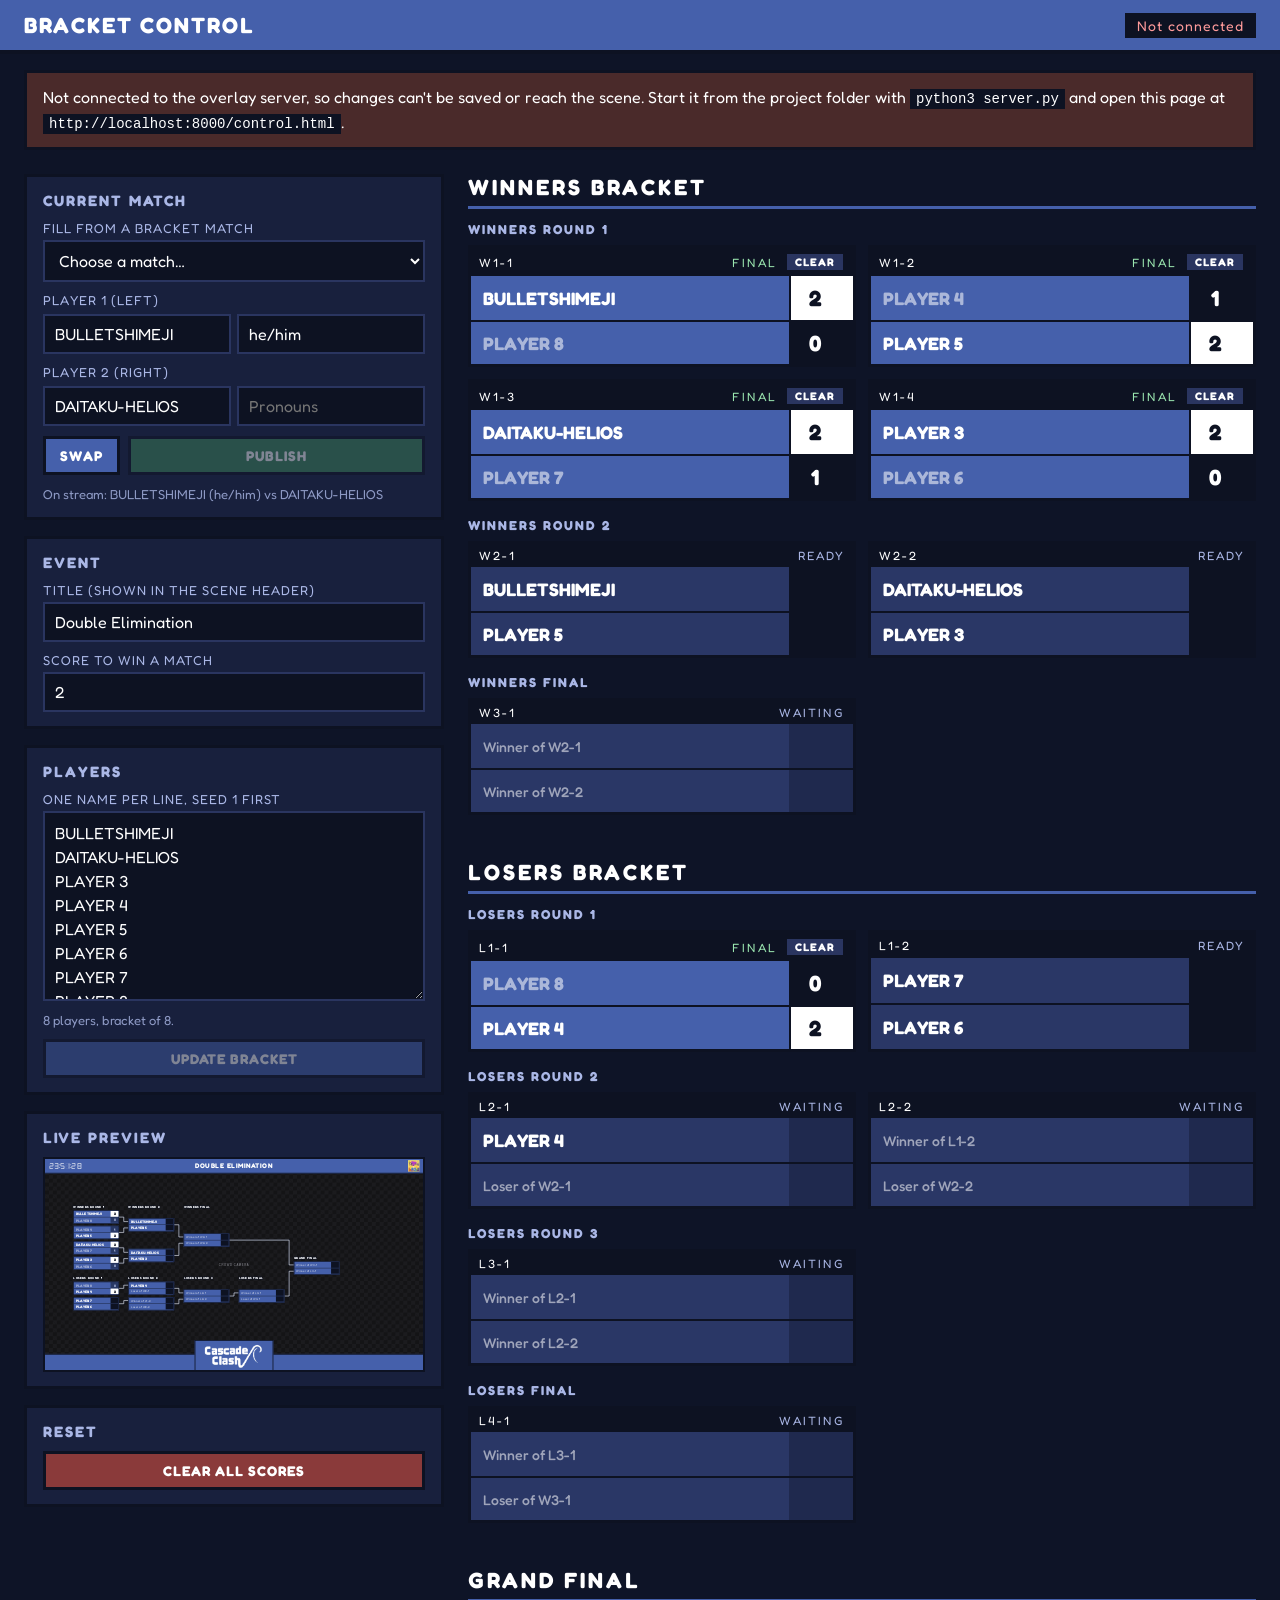
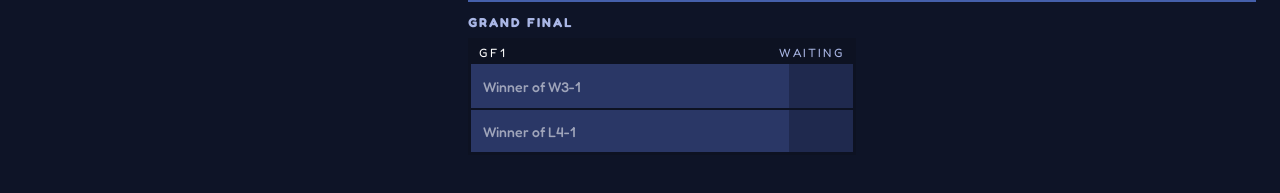
==== src/control.html @ c2fd0ffc "Initial commit" ====
<!doctype html>
<html lang="en">
<head>
  <meta charset="utf-8">
  <meta name="viewport" content="width=device-width, initial-scale=1">
  <title>Cascade Clash · Control Panel</title>
  <link rel="stylesheet" href="theme.css">
  <style>
    /* This is an operator page, not a stream scene: it scrolls and has a solid background. */
    html, body { height: auto; min-height: 100%; overflow: auto; background: #0e1427; }
    body { font-family: var(--font-display); font-size: 16px; }
    h1, h2, h3 { margin: 0; font-weight: 700; }

    .topbar {
      position: sticky;
      top: 0;
      z-index: 5;
      display: flex;
      align-items: center;
      gap: 16px;
      padding: 12px 24px;
      background: var(--panel);
      border-bottom: var(--outline-width) solid var(--outline);
    }
    .topbar h1 { font-size: 22px; letter-spacing: 2px; text-transform: uppercase; }
    .status { margin-left: auto; padding: 4px 12px; background: var(--outline); font-size: 14px; letter-spacing: 1px; }
    .status.is-ok { color: #9be7b0; }
    .status.is-saving { color: #ffe08a; }
    .status.is-error { color: #ff9b9b; }

    .unlock { margin: 24px; padding: 16px 20px; max-width: 420px; background: #18203d; border: 3px solid var(--outline); display: grid; gap: 10px; }
    .unlock h2 { font-size: 15px; letter-spacing: 2px; text-transform: uppercase; color: #aab7e6; }
    .unlock[hidden] { display: none; }
    .topbar button { padding: 3px 10px; font-size: 12px; }
    .notice { margin: 16px 24px 0; padding: 12px 16px; background: #4a2a2a; border: 3px solid var(--outline); line-height: 1.5; }
    .notice code { background: var(--outline); padding: 2px 6px; font-size: 14px; }

    .layout { display: grid; grid-template-columns: minmax(320px, 420px) 1fr; gap: 24px; padding: 24px; align-items: start; }
    @media (max-width: 900px) { .layout { grid-template-columns: 1fr; } }
    .side { display: grid; gap: 16px; position: sticky; top: 72px; }
    @media (max-width: 900px) { .side { position: static; } }

    .card { background: #18203d; border: 3px solid var(--outline); padding: 14px 16px; display: grid; gap: 10px; }
    .card h2 { font-size: 15px; letter-spacing: 2px; text-transform: uppercase; color: #aab7e6; }
    label.field { display: grid; gap: 4px; font-size: 13px; color: #aab7e6; letter-spacing: 1px; text-transform: uppercase; }
    input[type="text"], input[type="number"], textarea, select {
      font: inherit;
      font-size: 16px;
      color: var(--paper);
      background: var(--outline);
      border: 2px solid #2a3560;
      padding: 8px 10px;
      width: 100%;
    }
    input:focus, textarea:focus, select:focus, button:focus-visible { outline: 3px solid #8fb0ff; outline-offset: 0; }
    textarea { min-height: 190px; resize: vertical; line-height: 1.5; }
    .hint { font-size: 13px; color: #8d99c4; line-height: 1.4; }
    .hint.is-warning { color: #ffb3b3; }
    button {
      font: inherit;
      font-size: 14px;
      font-weight: 700;
      letter-spacing: 1px;
      text-transform: uppercase;
      color: var(--paper);
      background: var(--panel);
      border: 3px solid var(--outline);
      padding: 8px 14px;
      cursor: pointer;
    }
    button:hover:not(:disabled) { filter: brightness(1.15); }
    button:disabled { opacity: 0.45; cursor: default; }
    button.danger { background: #8a3a3a; }

    .player-fields { display: grid; gap: 10px; }
    .pf { display: grid; grid-template-columns: 1fr 1fr; gap: 6px; }
    .pf-title { grid-column: 1 / -1; font-size: 13px; letter-spacing: 1px; text-transform: uppercase; color: #aab7e6; }
    .button-row { display: flex; gap: 8px; }
    .button-row .primary { flex: 1; background: #3f8a5a; }
    .preview-frame { position: relative; aspect-ratio: 16 / 9; overflow: hidden; background: #000; border: 2px solid var(--outline); }
    .preview-frame iframe { position: absolute; top: 0; left: 0; width: 1920px; height: 1080px; border: 0; transform-origin: 0 0; }

    .matches { display: grid; gap: 28px; }
    .group > h2 { font-size: 22px; letter-spacing: 3px; text-transform: uppercase; margin-bottom: 12px; padding-bottom: 6px; border-bottom: 3px solid var(--panel); }
    .round { margin-bottom: 16px; }
    .round > h3 { font-size: 13px; letter-spacing: 2px; text-transform: uppercase; color: #aab7e6; margin-bottom: 8px; }
    .cards { display: grid; grid-template-columns: repeat(auto-fill, minmax(260px, 1fr)); gap: 12px; }

    .match-card { background: var(--panel); border: 3px solid var(--outline); display: grid; }
    .match-card.is-waiting { background: #2a3766; }
    .match-head { display: flex; align-items: center; gap: 8px; padding: 4px 8px; background: var(--outline); font-size: 12px; letter-spacing: 2px; text-transform: uppercase; }
    .match-state { margin-left: auto; color: #aab7e6; }
    .match-card.is-final .match-state { color: #9be7b0; }
    .match-card.is-live .match-state { color: #ffe08a; }
    .match-head button { padding: 1px 8px; font-size: 11px; border-width: 2px; background: #2a3560; }
    .row { display: flex; align-items: stretch; min-height: 44px; border-top: 2px solid var(--outline); }
    .row:first-of-type { border-top: 0; }
    .row-name { flex: 1; min-width: 0; padding: 0 12px; display: flex; align-items: center; font-size: 18px; font-weight: 700; overflow: hidden; text-overflow: ellipsis; white-space: nowrap; }
    .row.is-tbd .row-name { color: rgba(255, 255, 255, 0.55); font-size: 14px; font-weight: 500; }
    .row.is-loser .row-name { opacity: 0.55; }
    .row.is-winner input.score-input { background: var(--paper); color: var(--outline); }
    .row input.score-input { width: 64px; flex: none; border: 0; border-left: 2px solid var(--outline); text-align: center; font-size: 22px; font-weight: 700; padding: 0; }
    .row input.score-input:disabled { opacity: 0.35; }
  </style>
</head>
<body>
  <header class="topbar">
    <h1>Bracket control</h1>
    <span class="status" id="status" role="status">Connecting…</span>
    <button id="lockButton" type="button" hidden>Lock</button>
  </header>
  <form class="unlock" id="unlock" hidden>
    <h2>Password needed</h2>
    <div class="hint" id="unlockHint">Enter the control password to change the bracket.</div>
    <input type="password" id="password" autocomplete="current-password" aria-label="Control password">
    <button type="submit">Unlock</button>
  </form>
  <div class="notice" id="offline" hidden>
    Not connected to the overlay server, so changes can't be saved or reach the scene. Start it from the project folder with
    <code>python3 server.py</code> and open this page at <code>http://localhost:8000/control.html</code>.
  </div>

  <div class="layout" id="layout">
    <section class="side">
      <div class="card">
        <h2>Current match</h2>
        <label class="field">Fill from a bracket match
          <select id="fillMatch"><option value="">Choose a match…</option></select>
        </label>
        <div class="player-fields">
          <div class="pf">
            <span class="pf-title">Player 1 (left)</span>
            <input type="text" id="p1Name" list="bracketPlayers" placeholder="Name" maxlength="64" autocomplete="off" aria-label="Player 1 name">
            <input type="text" id="p1Pronouns" placeholder="Pronouns" maxlength="32" autocomplete="off" aria-label="Player 1 pronouns">
          </div>
          <div class="pf">
            <span class="pf-title">Player 2 (right)</span>
            <input type="text" id="p2Name" list="bracketPlayers" placeholder="Name" maxlength="64" autocomplete="off" aria-label="Player 2 name">
            <input type="text" id="p2Pronouns" placeholder="Pronouns" maxlength="32" autocomplete="off" aria-label="Player 2 pronouns">
          </div>
        </div>
        <datalist id="bracketPlayers"></datalist>
        <div class="button-row">
          <button id="swapPlayers" type="button">Swap</button>
          <button id="applyCurrent" class="primary" type="button" disabled>Publish</button>
        </div>
        <div class="hint" id="onStream"></div>
      </div>

      <div class="card">
        <h2>Event</h2>
        <label class="field">Title (shown in the scene header)
          <input type="text" id="title" maxlength="80" autocomplete="off">
        </label>
        <label class="field">Score to win a match
          <input type="number" id="firstTo" min="1" max="99" placeholder="Blank: higher score wins">
        </label>
      </div>

      <div class="card">
        <h2>Players</h2>
        <label class="field">One name per line, seed 1 first
          <textarea id="players" spellcheck="false"></textarea>
        </label>
        <div class="hint" id="playersHint"></div>
        <button id="applyPlayers" type="button" disabled>Update bracket</button>
      </div>

      <div class="card">
        <h2>Live preview</h2>
        <div class="preview-frame" id="previewFrame"><iframe src="bracket.html?preview=1" title="Bracket scene preview"></iframe></div>
      </div>

      <div class="card">
        <h2>Reset</h2>
        <button id="resetScores" class="danger" type="button">Clear all scores</button>
      </div>
    </section>

    <section class="matches" id="matches" aria-label="Matches"></section>
  </div>

  <script src="state.js"></script>
  <script src="bracket.js"></script>
  <script>
    let state = normalizeState(DEFAULT_STATE);
    let bracket = buildBracket(state.players.length);
    let connected = false;
    let authRequired = false;

    const $ = (id) => document.getElementById(id);
    const make = (tag, className, text) => {
      const node = document.createElement(tag);
      if (className) node.className = className;
      if (text !== undefined) node.textContent = text;
      return node;
    };

    // ------------------------------------------------------------ saving

    function setStatus(kind, text) {
      const status = $("status");
      status.className = `status is-${kind}`;
      status.textContent = text;
    }

    let saveTimer = null;
    function queueSave() {
      setStatus("saving", "Saving…");
      clearTimeout(saveTimer);
      saveTimer = setTimeout(async () => {
        const result = await saveState(state);
        if (result === 401) {
          lock("The saved password was rejected. Enter it again.");
          return;
        }
        const ok = result >= 200 && result < 300;
        connected = result !== 0;
        $("offline").hidden = connected;
        setStatus(ok ? "ok" : "error", ok ? `Saved ${new Date().toLocaleTimeString()}` : "Not saved");
      }, 250);
    }

    // ------------------------------------------------------------ matches

    function roundName(match, lbColumn) {
      if (match.bracket === "W") return match.round === bracket.k ? "Winners Final" : `Winners Round ${match.round}`;
      if (match.bracket === "L") return match.round === bracket.lbRounds ? "Losers Final" : `Losers Round ${lbColumn}`;
      return match.id === "GF1" ? "Grand Final" : "Bracket Reset";
    }

    function scoreValue(value) {
      const n = Math.floor(Number(value));
      return Number.isFinite(n) ? Math.min(Math.max(n, 0), 99) : 0;
    }

    function matchCard(match, s) {
      const card = make("div", "match-card");
      card.dataset.match = match.id;
      const ready = s.a.kind === "player" && s.b.kind === "player";
      const entered = state.results[match.id];
      const decided = s.winner.kind === "player";
      card.classList.add(decided ? "is-final" : entered ? "is-live" : "is-waiting");

      const head = make("div", "match-head");
      head.append(make("span", "match-id", match.id), make("span", "match-state", decided ? "Final" : entered ? "Live" : ready ? "Ready" : "Waiting"));
      if (entered) {
        const clear = make("button", "", "Clear");
        clear.type = "button";
        clear.addEventListener("click", () => { delete state.results[match.id]; update(); });
        head.append(clear);
      }
      card.append(head);

      [[s.a, 0], [s.b, 1]].forEach(([player, row]) => {
        const line = make("label", "row");
        if (player.kind === "tbd") line.classList.add("is-tbd");
        if (s.winner === player) line.classList.add("is-winner");
        else if (s.loser === player && decided) line.classList.add("is-loser");
        const input = make("input", "score-input");
        input.type = "number";
        input.min = "0";
        input.max = "99";
        input.inputMode = "numeric";
        input.disabled = !ready;
        input.value = entered ? entered[row] : "";
        input.dataset.key = `${match.id}:${row}`;
        input.setAttribute("aria-label", `${match.id} score for ${player.kind === "player" ? player.name : "waiting slot"}`);
        input.addEventListener("input", () => {
          const [a, b] = card.querySelectorAll("input");
          if (a.value === "" && b.value === "") delete state.results[match.id];
          else state.results[match.id] = [scoreValue(a.value), scoreValue(b.value)];
          update();
        });
        line.append(make("span", "row-name", player.kind === "player" ? player.name : player.label), input);
        card.append(line);
      });
      return card;
    }

    function renderMatches() {
      const focusKey = document.activeElement?.dataset?.key;
      const { state: matchState } = evaluateBracket(bracket, state.players, state.results, state.firstTo);
      const shown = bracket.matches.filter((m) => !matchState[m.id].bye && !matchState[m.id].inactive);

      const groups = [["W", "Winners bracket"], ["L", "Losers bracket"], ["G", "Grand final"]];
      const host = $("matches");
      host.replaceChildren();
      for (const [key, title] of groups) {
        const inGroup = shown.filter((m) => m.bracket === key);
        if (!inGroup.length) continue;
        const group = make("div", "group");
        group.append(make("h2", "", title));
        const roundKey = (m) => (m.bracket === "G" ? m.id : m.round);
        const rounds = [...new Set(inGroup.map(roundKey))];
        rounds.forEach((round, index) => {
          const matches = inGroup.filter((m) => roundKey(m) === round);
          const section = make("div", "round");
          section.append(make("h3", "", roundName(matches[0], index + 1)));
          const cards = make("div", "cards");
          matches.forEach((m) => cards.append(matchCard(m, matchState[m.id])));
          section.append(cards);
          group.append(section);
        });
        host.append(group);
      }
      if (focusKey) document.querySelector(`[data-key="${focusKey}"]`)?.focus();
      refreshFillOptions(shown, matchState);
    }

    // ------------------------------------------------------------ current match (names + pronouns on the main overlay)

    const sides = ["p1", "p2"];
    const nameField = (side) => $(`${side}Name`);
    const pronounsField = (side) => $(`${side}Pronouns`);
    const formCurrent = () => Object.fromEntries(sides.map((side) => [side, {
      name: nameField(side).value.trim(),
      pronouns: pronounsField(side).value.trim(),
    }]));
    const sameName = (a, b) => a.toLowerCase() === b.toLowerCase();
    const rememberedKey = (name) => Object.keys(state.pronounsByName).find((key) => sameName(key, name));
    const rememberedPronouns = (name) => state.pronounsByName[rememberedKey(name)] ?? "";

    function refreshCurrent() {
      const now = state.current;
      $("applyCurrent").disabled = JSON.stringify(formCurrent()) === JSON.stringify(now);
      const label = (side) => (now[side].name ? `${now[side].name}${now[side].pronouns ? ` (${now[side].pronouns})` : ""}` : "nobody");
      $("onStream").textContent = `On stream: ${label("p1")} vs ${label("p2")}`;
    }

    function refreshPlayerList() {
      $("bracketPlayers").replaceChildren(...state.players.map((name) => {
        const option = document.createElement("option");
        option.value = name;
        return option;
      }));
    }

    function refreshFillOptions(shown, matchState) {
      const select = $("fillMatch");
      const open = shown.filter((m) => {
        const s = matchState[m.id];
        return s.a.kind === "player" && s.b.kind === "player" && s.winner.kind !== "player";
      });
      select.replaceChildren(...[["", open.length ? "Choose a match…" : "No matches ready"], ...open.map((m) => {
        const s = matchState[m.id];
        return [m.id, `${m.id} · ${s.a.name} vs ${s.b.name}`];
      })].map(([value, text]) => {
        const option = document.createElement("option");
        option.value = value;
        option.textContent = text;
        return option;
      }));
    }

    sides.forEach((side) => {
      nameField(side).addEventListener("input", refreshCurrent);
      pronounsField(side).addEventListener("input", refreshCurrent);
      // A different name means a different person: use the pronouns remembered for them (or none).
      nameField(side).addEventListener("change", () => {
        pronounsField(side).value = rememberedPronouns(nameField(side).value.trim());
        refreshCurrent();
      });
      [nameField(side), pronounsField(side)].forEach((field) => field.addEventListener("keydown", (event) => {
        if (event.key === "Enter" && !$("applyCurrent").disabled) $("applyCurrent").click();
      }));
    });

    $("fillMatch").addEventListener("change", () => {
      const id = $("fillMatch").value;
      if (!id) return;
      const { state: matchState } = evaluateBracket(bracket, state.players, state.results, state.firstTo);
      const s = matchState[id];
      [[sides[0], s.a], [sides[1], s.b]].forEach(([side, player]) => {
        nameField(side).value = player.name;
        pronounsField(side).value = rememberedPronouns(player.name);
      });
      $("fillMatch").value = "";
      refreshCurrent();
    });

    $("swapPlayers").addEventListener("click", () => {
      [nameField("p1").value, nameField("p2").value] = [nameField("p2").value, nameField("p1").value];
      [pronounsField("p1").value, pronounsField("p2").value] = [pronounsField("p2").value, pronounsField("p1").value];
      refreshCurrent();
    });

    $("applyCurrent").addEventListener("click", () => {
      state.current = formCurrent();
      // Remember each player's pronouns (or forget them if cleared) for next time.
      sides.forEach((side) => {
        const { name, pronouns } = state.current[side];
        if (!name) return;
        delete state.pronounsByName[rememberedKey(name)];
        if (pronouns) state.pronounsByName[name] = pronouns;
      });
      refreshCurrent();
      queueSave();
    });

    // ------------------------------------------------------------ players + event settings

    const parsePlayers = () => $("players").value.split("\n").map((n) => n.trim()).filter(Boolean);

    function refreshPlayersHint() {
      const names = parsePlayers();
      const hint = $("playersHint");
      const same = JSON.stringify(names) === JSON.stringify(state.players);
      const tooFew = names.length < 2;
      hint.classList.toggle("is-warning", tooFew);
      if (tooFew) hint.textContent = "Need at least 2 players.";
      else {
        const size = 2 ** Math.ceil(Math.log2(names.length));
        hint.textContent = `${names.length} players, bracket of ${size}${size > names.length ? ` (${size - names.length} byes)` : ""}.`;
      }
      $("applyPlayers").disabled = tooFew || same;
    }

    $("players").addEventListener("input", refreshPlayersHint);
    $("applyPlayers").addEventListener("click", () => {
      const names = parsePlayers();
      if (names.length !== state.players.length && Object.keys(state.results).length) {
        if (!confirm("Changing the number of players changes the bracket and clears all scores. Continue?")) return;
        state.results = {};
      }
      state.players = names;
      bracket = buildBracket(names.length);
      refreshPlayerList();
      update();
    });

    $("title").addEventListener("input", () => { state.title = $("title").value; update(false); });
    $("firstTo").addEventListener("input", () => {
      const value = parseInt($("firstTo").value, 10);
      state.firstTo = Number.isInteger(value) && value > 0 ? Math.min(value, 99) : null;
      update();
    });
    $("resetScores").addEventListener("click", () => {
      if (!Object.keys(state.results).length || confirm("Clear every score and restart the bracket?")) {
        state.results = {};
        update();
      }
    });

    // ------------------------------------------------------------ password

    // Until the password is accepted, the panel can be seen but not used.
    function lock(message) {
      clearTimeout(saveTimer);
      $("layout").inert = true;
      $("unlock").hidden = false;
      $("unlockHint").textContent = message || "Enter the control password to change the bracket.";
      $("password").value = "";
      $("password").focus();
      setStatus("error", "Locked");
    }

    $("unlock").addEventListener("submit", async (event) => {
      event.preventDefault();
      const password = $("password").value;
      if (!password) return;
      $("unlockHint").textContent = "Checking…";
      if (await checkPassword(password)) {
        setControlPassword(password);
        $("layout").inert = false;
        $("unlock").hidden = true;
        setStatus("ok", "Unlocked");
      } else {
        $("unlockHint").textContent = "That password wasn't accepted.";
        $("password").value = "";
        $("password").focus();
      }
    });

    $("lockButton").addEventListener("click", () => {
      setControlPassword("");
      lock("Locked. Enter the password to continue.");
    });

    // ------------------------------------------------------------ glue

    function update(rerenderMatches = true) {
      if (rerenderMatches) renderMatches();
      refreshPlayersHint();
      queueSave();
    }

    function fillForm() {
      $("title").value = state.title;
      $("firstTo").value = state.firstTo ?? "";
      $("players").value = state.players.join("\n");
      sides.forEach((side) => {
        nameField(side).value = state.current[side].name;
        pronounsField(side).value = state.current[side].pronouns;
      });
      refreshPlayerList();
    }

    // Keep the live preview at 1920x1080 and scale it to the panel width.
    const frame = $("previewFrame");
    const fitPreview = () => { frame.firstElementChild.style.transform = `scale(${frame.clientWidth / 1920})`; };
    new ResizeObserver(fitPreview).observe(frame);
    fitPreview();

    (async function start() {
      let saved = null;
      try {
        const session = await (await fetch("api/session", { cache: "no-store" })).json();
        authRequired = !!session.authRequired;
      } catch {
        authRequired = false;
      }
      try {
        const response = await fetch("api/state", { cache: "no-store" });
        connected = response.ok; // 204 = server is up, nothing saved yet
        if (response.status === 200) saved = normalizeState(await response.json());
      } catch {
        connected = false;
      }
      if (saved) state = saved;
      bracket = buildBracket(Math.max(state.players.length, 2));
      fillForm();
      renderMatches();
      refreshPlayersHint();
      refreshCurrent();
      $("offline").hidden = connected;
      setStatus(connected ? "ok" : "error", connected ? (saved ? "Loaded saved state" : "Using the default bracket") : "Not connected");
      if (authRequired) {
        $("lockButton").hidden = false;
        if (!(controlPassword() && (await checkPassword(controlPassword())))) lock("");
      }
    })();
  </script>
</body>
</html>
---- src/theme.css ----
/* Shared look for every scene: fonts, colors, header clock/icon, footer logo panel and preview mode. */

@font-face {
  font-family: "DSEG7 Classic";
  src: url("fonts/DSEG7Classic-Regular.woff2") format("woff2");
  font-weight: 400;
  font-style: normal;
  font-display: swap;
}
@font-face {
  font-family: "Fredoka";
  src: url("fonts/Fredoka.ttf") format("truetype");
  font-weight: 300 700; /* variable font */
  font-style: normal;
  font-display: swap;
}
:root {
  --outline: #0d1222; /* borders and outlines */
  --panel: #4560ab;   /* body color of the panels */
  --outline-width: 4px;
  --paper: #fff;
  --font-display: "Fredoka", "Arial Rounded MT Bold", Arial, sans-serif;
  --bar-height: 90px;
  --header-logo-margin: 6px; /* gap above and below the header icon; it sits 3x this from the right edge */
  --logo-panel-width: 400px;
  --logo-panel-height: 160px;
}

* { box-sizing: border-box; }
html, body { margin: 0; width: 100%; height: 100%; overflow: hidden; background: transparent; }
body { color: var(--paper); font-family: Arial, Helvetica, sans-serif; }

/* Fixed broadcast coordinates. Preview mode alone scales the whole stage. */
.overlay { position: relative; width: 1920px; height: 1080px; transform-origin: top left; }

/* Clock at the left end of the header. Its height defines the header height. */
.system-clock {
  position: absolute;
  top: 0;
  left: 0;
  display: flex;
  align-items: center;
  padding: 12px 18px;
  /* Transparent: reserves the space of the header's bottom border so the bar height matches the clock. */
  border-bottom: var(--outline-width) solid transparent;
}
.system-clock-time { display: block; }
.system-clock-digits {
  display: flex;
  align-items: center;
  height: 46px;
  font-family: "DSEG7 Classic", monospace;
  font-size: 32px;
  font-weight: 400;
  font-style: normal;
  white-space: nowrap;
  position: relative;
  isolation: isolate;
}
/* Dim "88:88:88" behind the real time so unlit segments show as ghosts, like an LCD. */
.system-clock-digits::before {
  content: "88:88:88";
  position: absolute;
  inset: 0;
  z-index: -1;
  display: flex;
  align-items: center;
  color: rgba(255, 255, 255, 0.14);
}

/* Icon at the right end of the header, sized to the bar (--header-height is set by stage.js / the scene). */
.tetris-logo {
  position: absolute;
  top: var(--header-logo-margin);
  right: calc(var(--header-logo-margin) * 3);
  display: block;
  width: calc(var(--header-height, 74px) - var(--outline-width) - var(--header-logo-margin) * 2);
  height: calc(var(--header-height, 74px) - var(--outline-width) - var(--header-logo-margin) * 2);
  pointer-events: none;
}

.bottom-bar {
  position: absolute;
  inset: auto 0 0;
  height: var(--bar-height);
  background: var(--panel);
  border-top: var(--outline-width) solid var(--outline);
  display: grid;
  grid-template-columns: 1fr var(--logo-panel-width) 1fr;
  align-items: center;
}
.brand { position: relative; height: 100%; }
.logo-panel {
  position: absolute;
  bottom: 0;
  width: 100%;
  height: var(--logo-panel-height);
  display: grid;
  place-items: center;
  background: var(--panel);
  border: var(--outline-width) solid var(--outline);
  border-bottom: 0;
}
.event-logo { display: block; width: 340px; max-width: 90%; height: auto; }

/* Optional browser preview (?preview=1); never enabled in the default OBS source. */
body.preview {
  background: #202024;
  display: grid;
  place-items: center;
}
.preview .overlay {
  flex-shrink: 0;
  background-color: #141416;
  background-image: linear-gradient(45deg, #1b1b1e 25%, transparent 25%),
    linear-gradient(-45deg, #1b1b1e 25%, transparent 25%),
    linear-gradient(45deg, transparent 75%, #1b1b1e 75%),
    linear-gradient(-45deg, transparent 75%, #1b1b1e 75%);
  background-size: 40px 40px;
  background-position: 0 0, 0 20px, 20px -20px, -20px 0;
}
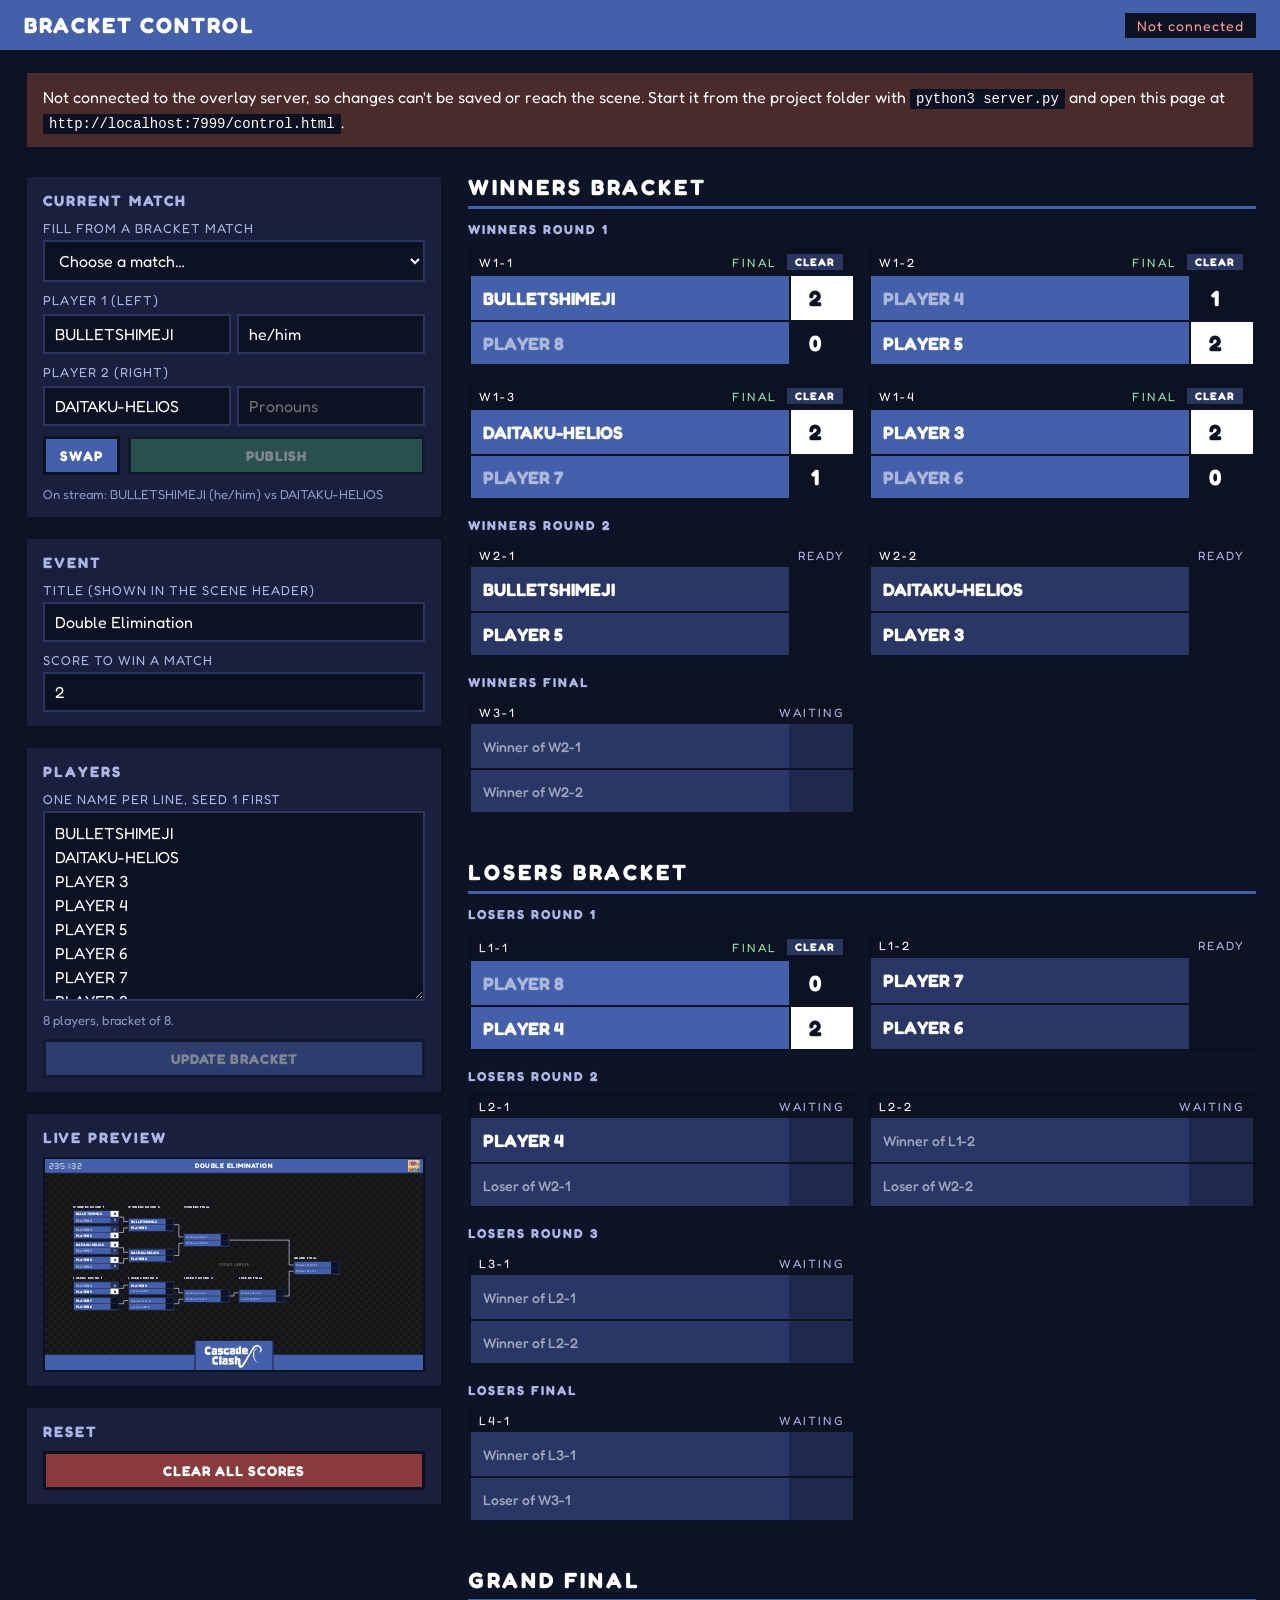
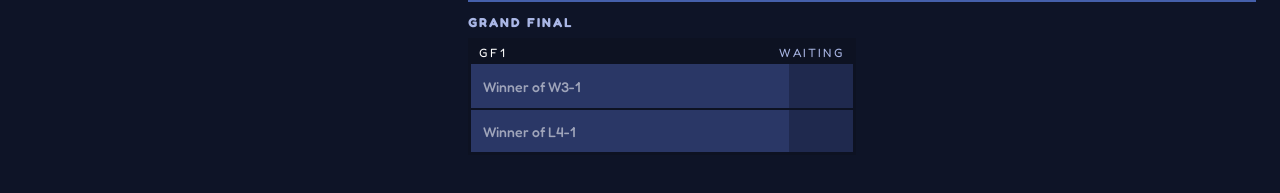
==== commit 217d22f4: "change ports teehee" ====
--- a/src/control.html
+++ b/src/control.html
@@ -117,7 +117,7 @@
   </form>
   <div class="notice" id="offline" hidden>
     Not connected to the overlay server, so changes can't be saved or reach the scene. Start it from the project folder with
-    <code>python3 server.py</code> and open this page at <code>http://localhost:8000/control.html</code>.
+    <code>python3 server.py</code> and open this page at <code>http://localhost:7999/control.html</code>.
   </div>
 
   <div class="layout" id="layout">
